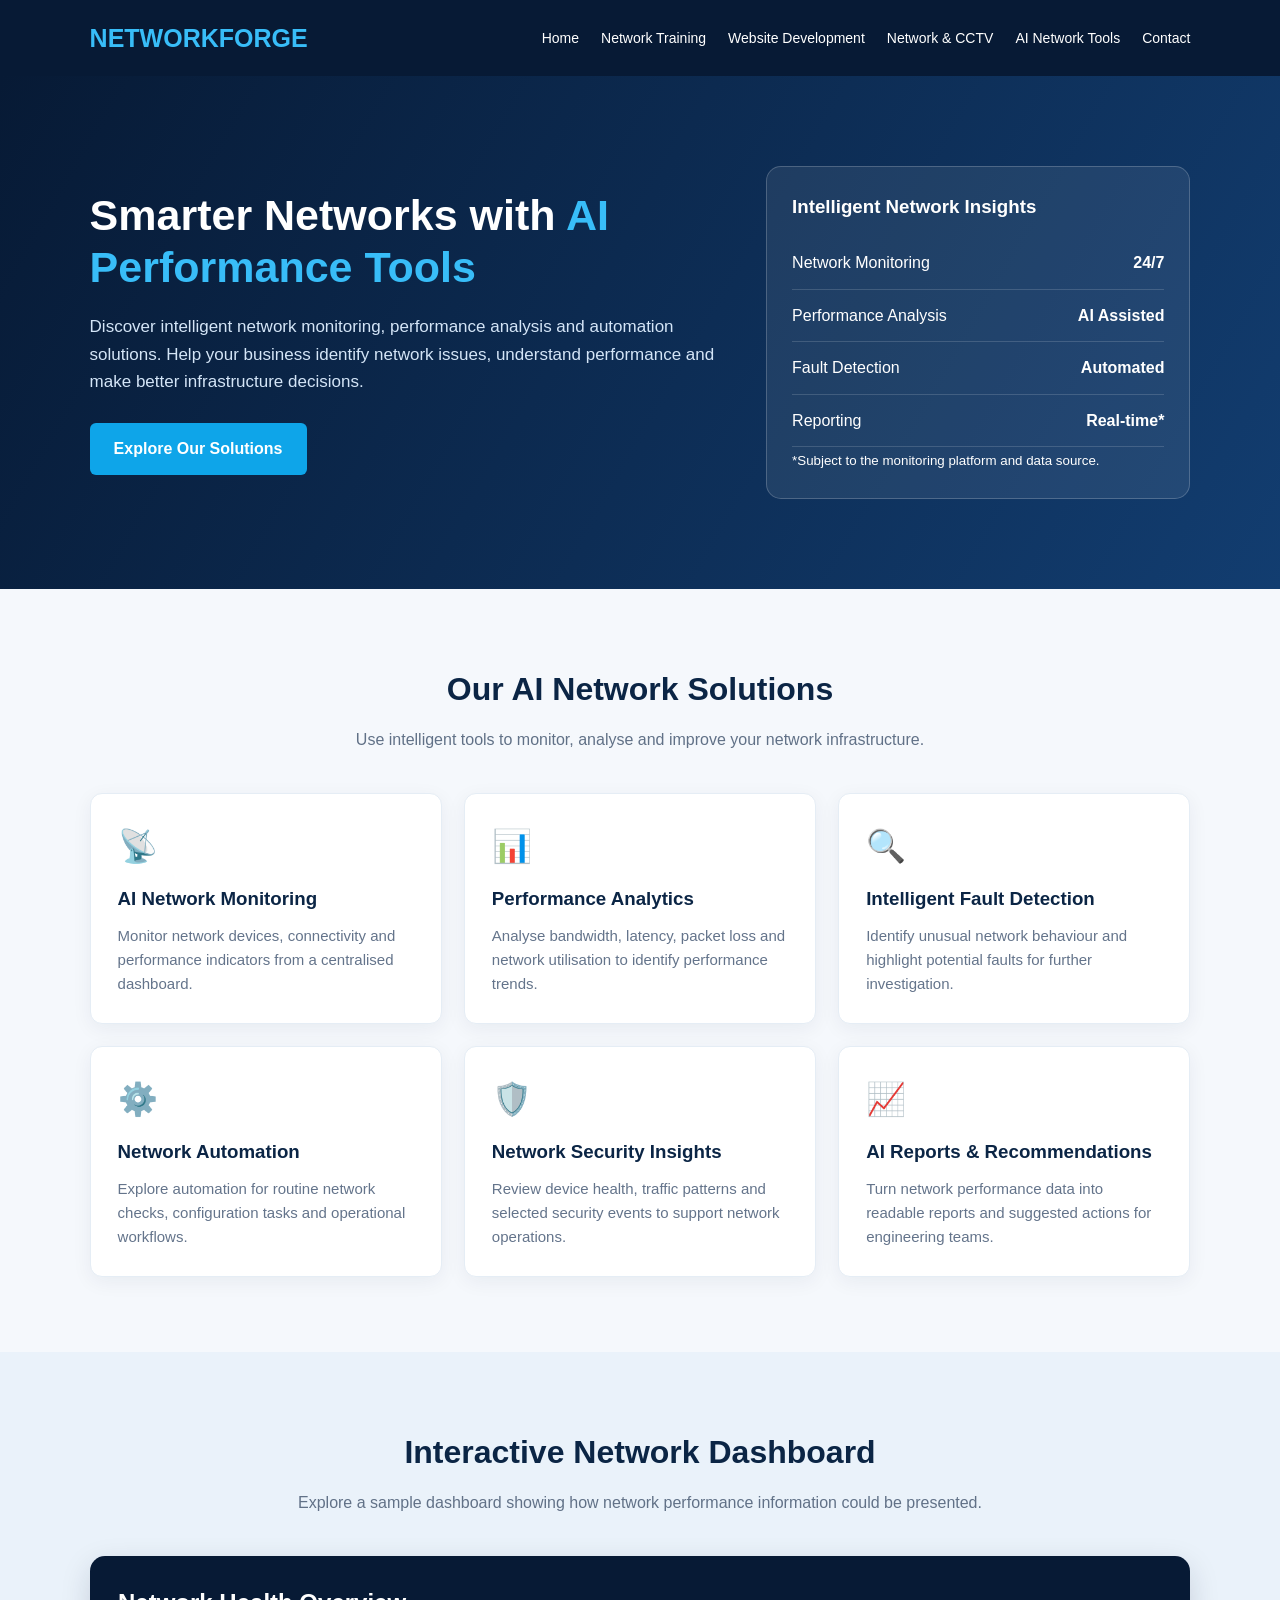
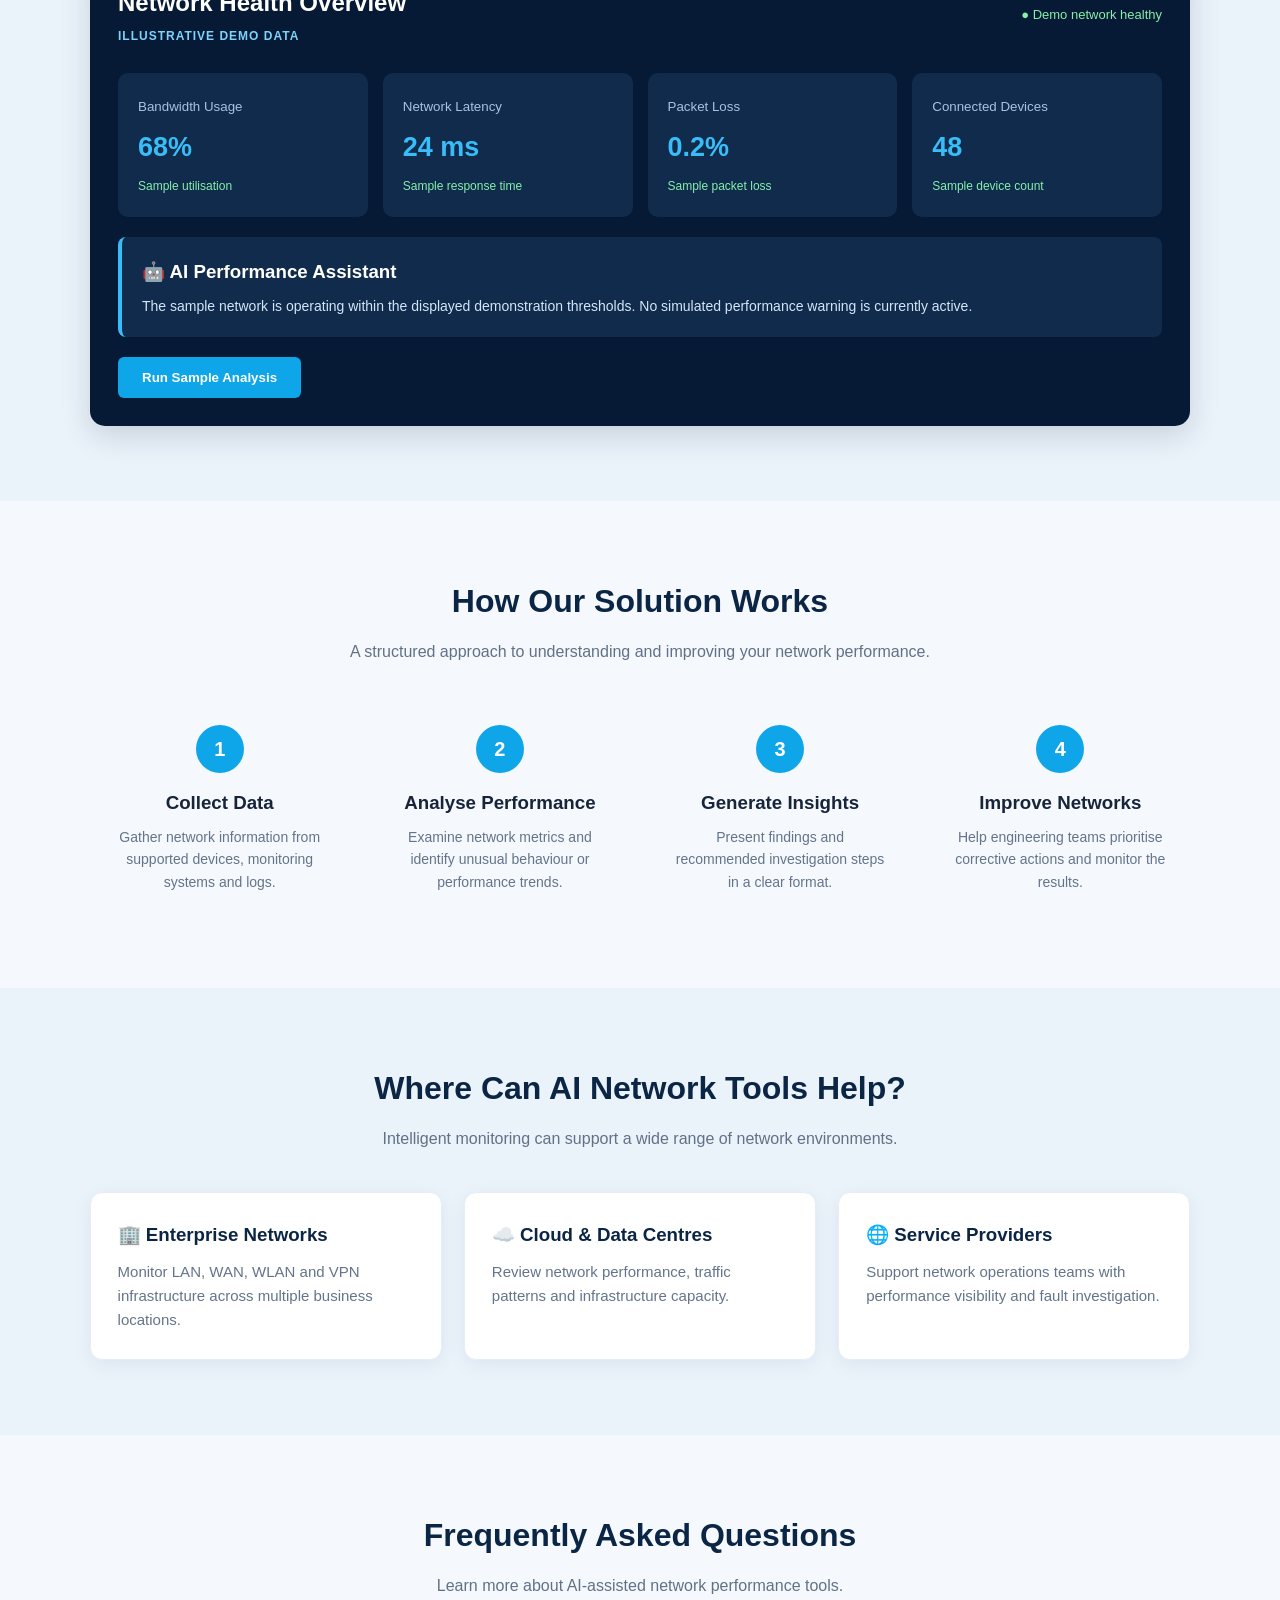
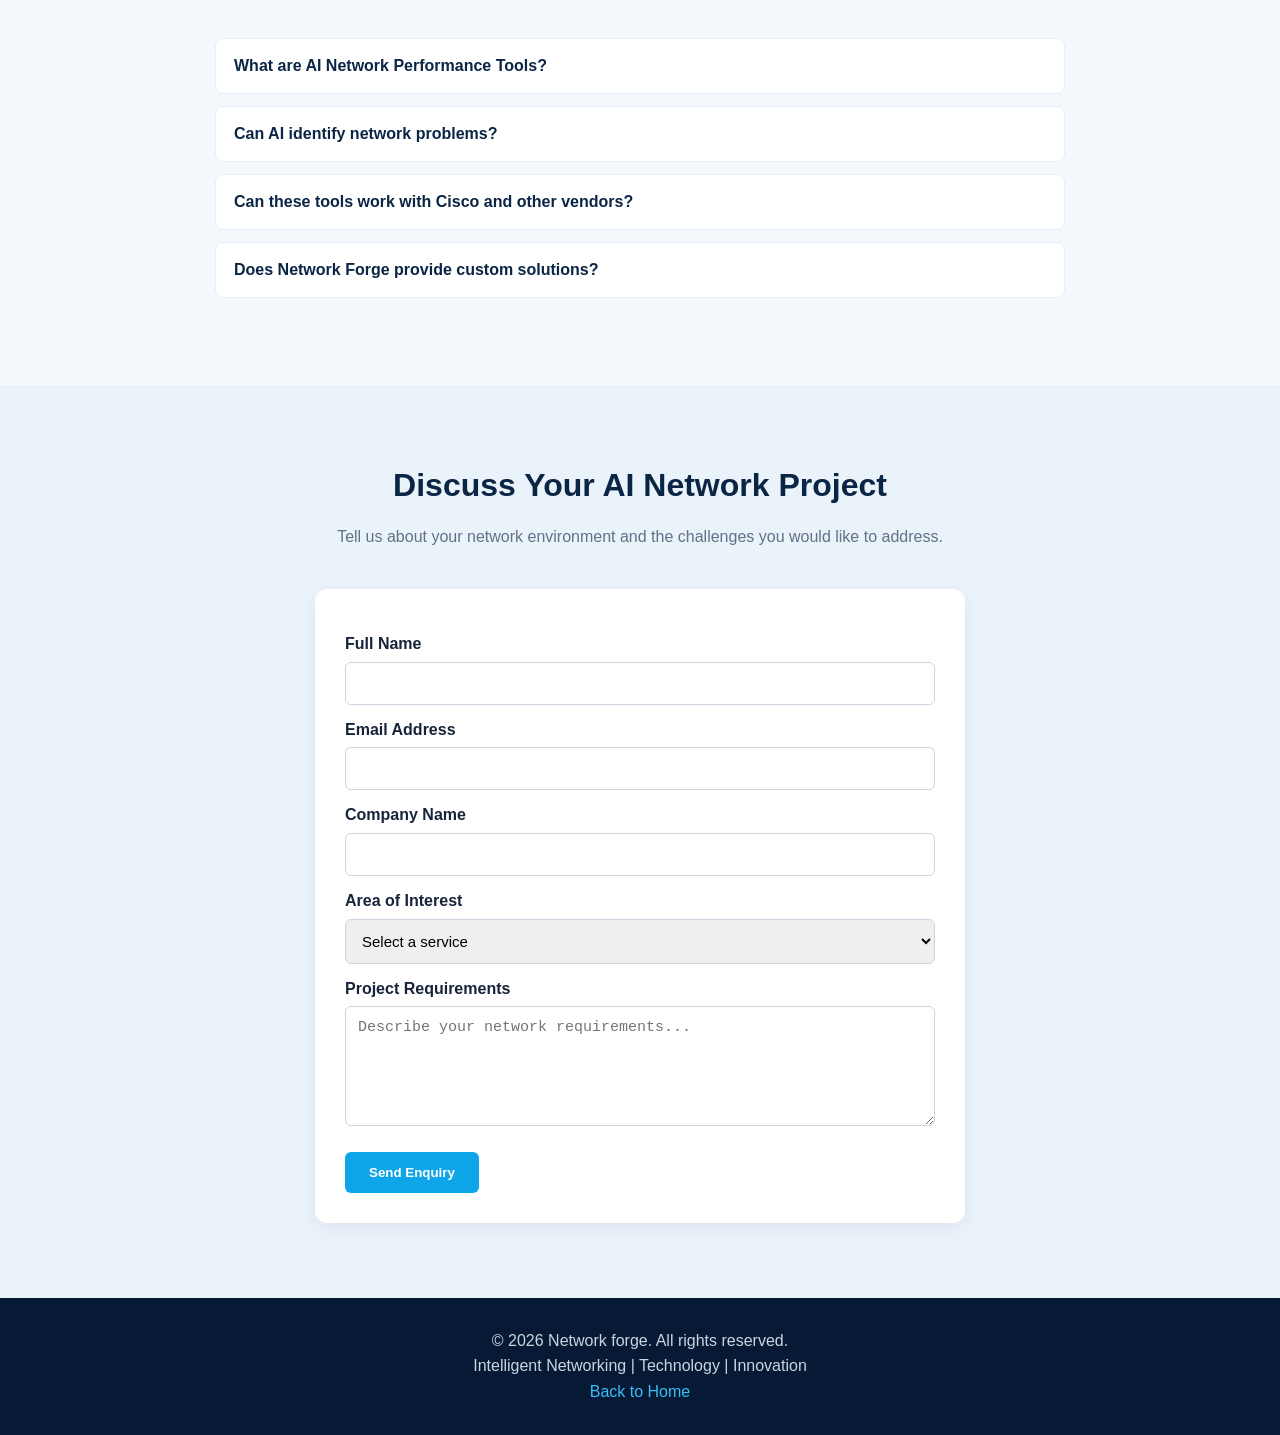
==== ai-network-performance.html @ 99f641a2 "Create ai-network-performance.html Create a web site for AI network performence tool" ====
<!DOCTYPE html>
<html lang="en">
<head>
    <meta charset="UTF-8">
    <meta name="viewport" content="width=device-width, initial-scale=1.0">
    <title>AI Network Performance Tools | Network Forge</title>

    <style>
        * {
            margin: 0;
            padding: 0;
            box-sizing: border-box;
        }

        html {
            scroll-behavior: smooth;
        }

        body {
            font-family: Arial, sans-serif;
            background: #f5f8fc;
            color: #17243a;
            line-height: 1.6;
        }

        header {
            background: #071a35;
            color: white;
            padding: 18px 7%;
            display: flex;
            align-items: center;
            justify-content: space-between;
            position: sticky;
            top: 0;
            z-index: 100;
        }

        .logo {
            font-size: 25px;
            font-weight: bold;
            color: #38bdf8;
        }

        nav {
            display: flex;
            gap: 22px;
            align-items: center;
        }

        nav a {
            color: white;
            text-decoration: none;
            font-size: 14px;
        }

        nav a:hover {
            color: #38bdf8;
        }

        .menu-toggle {
            display: none;
            background: none;
            border: none;
            color: white;
            font-size: 27px;
            cursor: pointer;
        }

        .hero {
            background: linear-gradient(120deg, #071a35, #123d70);
            color: white;
            padding: 90px 7%;
            display: grid;
            grid-template-columns: 1.2fr 0.8fr;
            align-items: center;
            gap: 40px;
        }

        .hero h1 {
            font-size: 43px;
            line-height: 1.2;
            margin-bottom: 20px;
        }

        .hero h1 span {
            color: #38bdf8;
        }

        .hero p {
            font-size: 17px;
            color: #d4e5f7;
            margin-bottom: 28px;
            max-width: 650px;
        }

        .btn {
            display: inline-block;
            padding: 13px 24px;
            background: #0ea5e9;
            color: white;
            border-radius: 6px;
            text-decoration: none;
            font-weight: bold;
            border: none;
            cursor: pointer;
        }

        .btn:hover {
            background: #0284c7;
        }

        .hero-panel {
            background: rgba(255,255,255,0.08);
            border: 1px solid rgba(255,255,255,0.2);
            border-radius: 15px;
            padding: 25px;
        }

        .hero-panel h3 {
            margin-bottom: 15px;
        }

        .hero-stat {
            display: flex;
            justify-content: space-between;
            padding: 13px 0;
            border-bottom: 1px solid rgba(255,255,255,0.15);
        }

        .hero-stat:last-child {
            border-bottom: none;
        }

        section {
            padding: 75px 7%;
        }

        .section-heading {
            text-align: center;
            max-width: 750px;
            margin: 0 auto 40px;
        }

        .section-heading h2 {
            font-size: 32px;
            color: #0b2545;
            margin-bottom: 12px;
        }

        .section-heading p {
            color: #617187;
        }

        .cards {
            display: grid;
            grid-template-columns: repeat(3, 1fr);
            gap: 22px;
        }

        .card {
            background: white;
            padding: 27px;
            border-radius: 12px;
            box-shadow: 0 5px 20px rgba(15,40,70,0.06);
            border: 1px solid #e5edf5;
        }

        .card-icon {
            font-size: 32px;
            margin-bottom: 12px;
        }

        .card h3 {
            color: #0b2545;
            margin-bottom: 10px;
        }

        .card p {
            color: #64748b;
            font-size: 15px;
        }

        .dashboard-section {
            background: #eaf2fa;
        }

        .dashboard {
            background: #071a35;
            color: white;
            max-width: 1100px;
            margin: auto;
            padding: 28px;
            border-radius: 15px;
            box-shadow: 0 10px 30px rgba(7,26,53,0.15);
        }

        .dashboard-header {
            display: flex;
            justify-content: space-between;
            align-items: center;
            gap: 15px;
            margin-bottom: 25px;
            flex-wrap: wrap;
        }

        .demo-label {
            color: #7dd3fc;
            font-size: 12px;
            font-weight: bold;
            letter-spacing: 1px;
        }

        .status {
            color: #86efac;
            font-size: 13px;
        }

        .metrics {
            display: grid;
            grid-template-columns: repeat(4, 1fr);
            gap: 15px;
        }

        .metric {
            background: #102b4c;
            padding: 20px;
            border-radius: 10px;
        }

        .metric small {
            color: #a9c2df;
        }

        .metric h2 {
            font-size: 27px;
            margin: 8px 0;
            color: #38bdf8;
        }

        .metric p {
            font-size: 12px;
            color: #86efac;
        }

        .analysis-box {
            margin-top: 20px;
            background: #102b4c;
            border-left: 4px solid #38bdf8;
            padding: 20px;
            border-radius: 8px;
        }

        .analysis-box h3 {
            margin-bottom: 8px;
        }

        .analysis-box p {
            color: #d4e5f7;
            font-size: 14px;
        }

        .dashboard-button {
            margin-top: 20px;
        }

        .process {
            display: grid;
            grid-template-columns: repeat(4, 1fr);
            gap: 20px;
        }

        .process-step {
            text-align: center;
            padding: 20px;
        }

        .step-number {
            width: 48px;
            height: 48px;
            margin: 0 auto 15px;
            display: grid;
            place-items: center;
            border-radius: 50%;
            background: #0ea5e9;
            color: white;
            font-size: 20px;
            font-weight: bold;
        }

        .process-step h3 {
            margin-bottom: 8px;
        }

        .process-step p {
            color: #64748b;
            font-size: 14px;
        }

        .faq-container {
            max-width: 850px;
            margin: auto;
        }

        .faq-item {
            background: white;
            border: 1px solid #e5edf5;
            border-radius: 8px;
            margin-bottom: 12px;
            overflow: hidden;
        }

        .faq-question {
            width: 100%;
            padding: 18px;
            background: white;
            border: none;
            text-align: left;
            font-size: 16px;
            font-weight: bold;
            cursor: pointer;
            color: #0b2545;
        }

        .faq-answer {
            display: none;
            padding: 0 18px 18px;
            color: #64748b;
        }

        .faq-item.active .faq-answer {
            display: block;
        }

        .faq-item.active .faq-question {
            color: #0284c7;
        }

        .contact-section {
            background: #eaf2fa;
        }

        .contact-form {
            max-width: 650px;
            margin: auto;
            background: white;
            padding: 30px;
            border-radius: 12px;
            box-shadow: 0 5px 20px rgba(15,40,70,0.06);
        }

        .contact-form label {
            display: block;
            margin: 12px 0 5px;
            font-weight: bold;
        }

        .contact-form input,
        .contact-form select,
        .contact-form textarea {
            width: 100%;
            padding: 12px;
            border: 1px solid #cbd5e1;
            border-radius: 6px;
            font-size: 15px;
        }

        .contact-form textarea {
            min-height: 120px;
            resize: vertical;
        }

        .contact-form button {
            margin-top: 18px;
        }

        footer {
            background: #071a35;
            color: #cbd5e1;
            padding: 30px 7%;
            text-align: center;
        }

        footer a {
            color: #38bdf8;
            text-decoration: none;
        }

        @media (max-width: 900px) {
            .hero {
                grid-template-columns: 1fr;
            }

            .cards {
                grid-template-columns: repeat(2, 1fr);
            }

            .metrics {
                grid-template-columns: repeat(2, 1fr);
            }

            .process {
                grid-template-columns: repeat(2, 1fr);
            }
        }

        @media (max-width: 650px) {
            header {
                flex-wrap: wrap;
            }

            .menu-toggle {
                display: block;
            }

            nav {
                display: none;
                flex-direction: column;
                align-items: flex-start;
                width: 100%;
                padding-top: 15px;
            }

            nav.active {
                display: flex;
            }

            .hero h1 {
                font-size: 34px;
            }

            .cards,
            .metrics,
            .process {
                grid-template-columns: 1fr;
            }

            section {
                padding: 55px 6%;
            }

            .dashboard {
                padding: 18px;
            }
        }
    </style>
</head>

<body>

<header>
    <div class="logo">NETWORKFORGE</div>

    <button class="menu-toggle" id="menuToggle"
            aria-label="Toggle navigation" aria-expanded="false">
        ☰
    </button>

    <nav id="navigation">
        <a href="index.html">Home</a>
        <a href="network-training.html">Network Training</a>
        <a href="website-development.html">Website Development</a>
        <a href="network-cctv-solutions.html">Network & CCTV</a>
        <a href="#services">AI Network Tools</a>
        <a href="contact.html">Contact</a>
    </nav>
</header>

<!-- HERO -->
<section class="hero">
    <div>
        <h1>Smarter Networks with <span>AI Performance Tools</span></h1>

        <p>
            Discover intelligent network monitoring, performance analysis
            and automation solutions. Help your business identify network
            issues, understand performance and make better infrastructure
            decisions.
        </p>

        <a href="#services" class="btn">Explore Our Solutions</a>
    </div>

    <div class="hero-panel">
        <h3>Intelligent Network Insights</h3>

        <div class="hero-stat">
            <span>Network Monitoring</span>
            <strong>24/7</strong>
        </div>

        <div class="hero-stat">
            <span>Performance Analysis</span>
            <strong>AI Assisted</strong>
        </div>

        <div class="hero-stat">
            <span>Fault Detection</span>
            <strong>Automated</strong>
        </div>

        <div class="hero-stat">
            <span>Reporting</span>
            <strong>Real-time*</strong>
        </div>

        <small>*Subject to the monitoring platform and data source.</small>
    </div>
</section>

<!-- SERVICES -->
<section id="services">
    <div class="section-heading">
        <h2>Our AI Network Solutions</h2>
        <p>
            Use intelligent tools to monitor, analyse and improve
            your network infrastructure.
        </p>
    </div>

    <div class="cards">

        <div class="card">
            <div class="card-icon">📡</div>
            <h3>AI Network Monitoring</h3>
            <p>
                Monitor network devices, connectivity and performance
                indicators from a centralised dashboard.
            </p>
        </div>

        <div class="card">
            <div class="card-icon">📊</div>
            <h3>Performance Analytics</h3>
            <p>
                Analyse bandwidth, latency, packet loss and network
                utilisation to identify performance trends.
            </p>
        </div>

        <div class="card">
            <div class="card-icon">🔍</div>
            <h3>Intelligent Fault Detection</h3>
            <p>
                Identify unusual network behaviour and highlight
                potential faults for further investigation.
            </p>
        </div>

        <div class="card">
            <div class="card-icon">⚙️</div>
            <h3>Network Automation</h3>
            <p>
                Explore automation for routine network checks,
                configuration tasks and operational workflows.
            </p>
        </div>

        <div class="card">
            <div class="card-icon">🛡️</div>
            <h3>Network Security Insights</h3>
            <p>
                Review device health, traffic patterns and selected
                security events to support network operations.
            </p>
        </div>

        <div class="card">
            <div class="card-icon">📈</div>
            <h3>AI Reports & Recommendations</h3>
            <p>
                Turn network performance data into readable reports
                and suggested actions for engineering teams.
            </p>
        </div>

    </div>
</section>

<!-- INTERACTIVE DASHBOARD -->
<section class="dashboard-section">
    <div class="section-heading">
        <h2>Interactive Network Dashboard</h2>
        <p>
            Explore a sample dashboard showing how network performance
            information could be presented.
        </p>
    </div>

    <div class="dashboard">

        <div class="dashboard-header">
            <div>
                <h2>Network Health Overview</h2>
                <span class="demo-label">ILLUSTRATIVE DEMO DATA</span>
            </div>

            <span class="status" id="networkStatus">
                ● Demo network healthy
            </span>
        </div>

        <div class="metrics">

            <div class="metric">
                <small>Bandwidth Usage</small>
                <h2 id="bandwidth">68%</h2>
                <p>Sample utilisation</p>
            </div>

            <div class="metric">
                <small>Network Latency</small>
                <h2 id="latency">24 ms</h2>
                <p>Sample response time</p>
            </div>

            <div class="metric">
                <small>Packet Loss</small>
                <h2 id="packetLoss">0.2%</h2>
                <p>Sample packet loss</p>
            </div>

            <div class="metric">
                <small>Connected Devices</small>
                <h2 id="devices">48</h2>
                <p>Sample device count</p>
            </div>

        </div>

        <div class="analysis-box">
            <h3>🤖 AI Performance Assistant</h3>
            <p id="aiAnalysis" aria-live="polite">
                The sample network is operating within the displayed
                demonstration thresholds. No simulated performance
                warning is currently active.
            </p>
        </div>

        <button class="btn dashboard-button" id="analyseButton">
            Run Sample Analysis
        </button>

    </div>
</section>

<!-- HOW IT WORKS -->
<section>
    <div class="section-heading">
        <h2>How Our Solution Works</h2>
        <p>
            A structured approach to understanding and improving
            your network performance.
        </p>
    </div>

    <div class="process">

        <div class="process-step">
            <div class="step-number">1</div>
            <h3>Collect Data</h3>
            <p>
                Gather network information from supported devices,
                monitoring systems and logs.
            </p>
        </div>

        <div class="process-step">
            <div class="step-number">2</div>
            <h3>Analyse Performance</h3>
            <p>
                Examine network metrics and identify unusual
                behaviour or performance trends.
            </p>
        </div>

        <div class="process-step">
            <div class="step-number">3</div>
            <h3>Generate Insights</h3>
            <p>
                Present findings and recommended investigation
                steps in a clear format.
            </p>
        </div>

        <div class="process-step">
            <div class="step-number">4</div>
            <h3>Improve Networks</h3>
            <p>
                Help engineering teams prioritise corrective
                actions and monitor the results.
            </p>
        </div>

    </div>
</section>

<!-- USE CASES -->
<section style="background:#eaf2fa;">
    <div class="section-heading">
        <h2>Where Can AI Network Tools Help?</h2>
        <p>
            Intelligent monitoring can support a wide range of
            network environments.
        </p>
    </div>

    <div class="cards">

        <div class="card">
            <h3>🏢 Enterprise Networks</h3>
            <p>
                Monitor LAN, WAN, WLAN and VPN infrastructure
                across multiple business locations.
            </p>
        </div>

        <div class="card">
            <h3>☁️ Cloud & Data Centres</h3>
            <p>
                Review network performance, traffic patterns
                and infrastructure capacity.
            </p>
        </div>

        <div class="card">
            <h3>🌐 Service Providers</h3>
            <p>
                Support network operations teams with performance
                visibility and fault investigation.
            </p>
        </div>

    </div>
</section>

<!-- FAQ -->
<section>
    <div class="section-heading">
        <h2>Frequently Asked Questions</h2>
        <p>Learn more about AI-assisted network performance tools.</p>
    </div>

    <div class="faq-container">

        <div class="faq-item">
            <button class="faq-question">
                What are AI Network Performance Tools?
            </button>
            <div class="faq-answer">
                They use data analysis and, where configured,
                machine learning to help monitor network performance,
                identify unusual patterns and support troubleshooting.
            </div>
        </div>

        <div class="faq-item">
            <button class="faq-question">
                Can AI identify network problems?
            </button>
            <div class="faq-answer">
                AI-assisted systems can highlight anomalies and
                potential faults. Engineers should validate findings
                before making network changes.
            </div>
        </div>

        <div class="faq-item">
            <button class="faq-question">
                Can these tools work with Cisco and other vendors?
            </button>
            <div class="faq-answer">
                Integration depends on the devices, APIs, telemetry
                protocols and monitoring platforms available.
                Supported integrations should be assessed for each project.
            </div>
        </div>

        <div class="faq-item">
            <button class="faq-question">
                Does Network Forge provide custom solutions?
            </button>
            <div class="faq-answer">
                Contact us to discuss your requirements and explore
                suitable monitoring, analytics and automation options.
            </div>
        </div>

    </div>
</section>

<!-- CONTACT -->
<section class="contact-section" id="enquiry">
    <div class="section-heading">
        <h2>Discuss Your AI Network Project</h2>
        <p>
            Tell us about your network environment and the challenges
            you would like to address.
        </p>
    </div>

    <form class="contact-form" id="enquiryForm">

        <label for="name">Full Name</label>
        <input type="text" id="name" required>

        <label for="email">Email Address</label>
        <input type="email" id="email" required>

        <label for="company">Company Name</label>
        <input type="text" id="company">

        <label for="service">Area of Interest</label>
        <select id="service" required>
            <option value="">Select a service</option>
            <option>AI Network Monitoring</option>
            <option>Network Performance Analytics</option>
            <option>Intelligent Fault Detection</option>
            <option>Network Automation</option>
            <option>Custom AI Network Solution</option>
        </select>

        <label for="message">Project Requirements</label>
        <textarea id="message"
                  placeholder="Describe your network requirements..."
                  required></textarea>

        <button type="submit" class="btn">
            Send Enquiry
        </button>

    </form>
</section>

<footer>
    <p>© <span id="year"></span> Network forge. All rights reserved.</p>
    <p>Intelligent Networking | Technology | Innovation</p>
    <p><a href="index.html">Back to Home</a></p>
</footer>

<script>
    // Mobile navigation
    const menuToggle = document.getElementById("menuToggle");
    const navigation = document.getElementById("navigation");

    menuToggle.addEventListener("click", function () {
        const isOpen = navigation.classList.toggle("active");
        menuToggle.setAttribute("aria-expanded", isOpen);
    });

    // Close mobile menu after clicking a link
    document.querySelectorAll("#navigation a").forEach(link => {
        link.addEventListener("click", function () {
            navigation.classList.remove("active");
            menuToggle.setAttribute("aria-expanded", "false");
        });
    });

    // Footer year
    document.getElementById("year").textContent =
        new Date().getFullYear();

    // FAQ accordion
    document.querySelectorAll(".faq-question").forEach(button => {
        button.addEventListener("click", function () {
            const item = this.parentElement;
            item.classList.toggle("active");
        });
    });

    // Illustrative network performance demo
    document.getElementById("analyseButton")
        .addEventListener("click", function () {

        const bandwidth = Math.floor(Math.random() * 61) + 30;
        const latency = Math.floor(Math.random() * 81) + 10;
        const packetLoss = (Math.random() * 1.5).toFixed(2);
        const devices = Math.floor(Math.random() * 31) + 35;

        document.getElementById("bandwidth").textContent =
            bandwidth + "%";

        document.getElementById("latency").textContent =
            latency + " ms";

        document.getElementById("packetLoss").textContent =
            packetLoss + "%";

        document.getElementById("devices").textContent =
            devices;

        const analysis = document.getElementById("aiAnalysis");
        const status = document.getElementById("networkStatus");

        let messages = [];

        if (bandwidth > 80) {
            messages.push(
                "High bandwidth utilisation detected. Review traffic usage."
            );
        }

        if (latency > 60) {
            messages.push(
                "Elevated latency detected. Investigate network delay."
            );
        }

        if (Number(packetLoss) > 1) {
            messages.push(
                "Packet loss is elevated. Check links and interface errors."
            );
        }

        if (messages.length === 0) {
            analysis.textContent =
                "The simulated network readings are within the " +
                "demo thresholds. Continue monitoring performance.";
            status.textContent = "● Demo network healthy";
            status.style.color = "#86efac";
        } else {
            analysis.textContent = messages.join(" ");
            status.textContent = "● Demo warning detected";
            status.style.color = "#fbbf24";
        }

    });

    // Enquiry form
    document.getElementById("enquiryForm")
        .addEventListener("submit", function (event) {

        event.preventDefault();

        const name = document.getElementById("name").value;
        const email = document.getElementById("email").value;
        const company = document.getElementById("company").value;
        const service = document.getElementById("service").value;
        const message = document.getElementById("message").value;

        const subject = encodeURIComponent(
            "AI Network Performance Enquiry"
        );

        const body = encodeURIComponent(
            "Name: " + name +
            "\nEmail: " + email +
            "\nCompany: " + company +
            "\nService: " + service +
            "\nRequirements: " + message
        );

        // Replace with your real business email address
        window.location.href =
            "mailto:contactus@network-forge.com?subject=" +
            subject + "&body=" + body;
    });
</script>

</body>
</html>
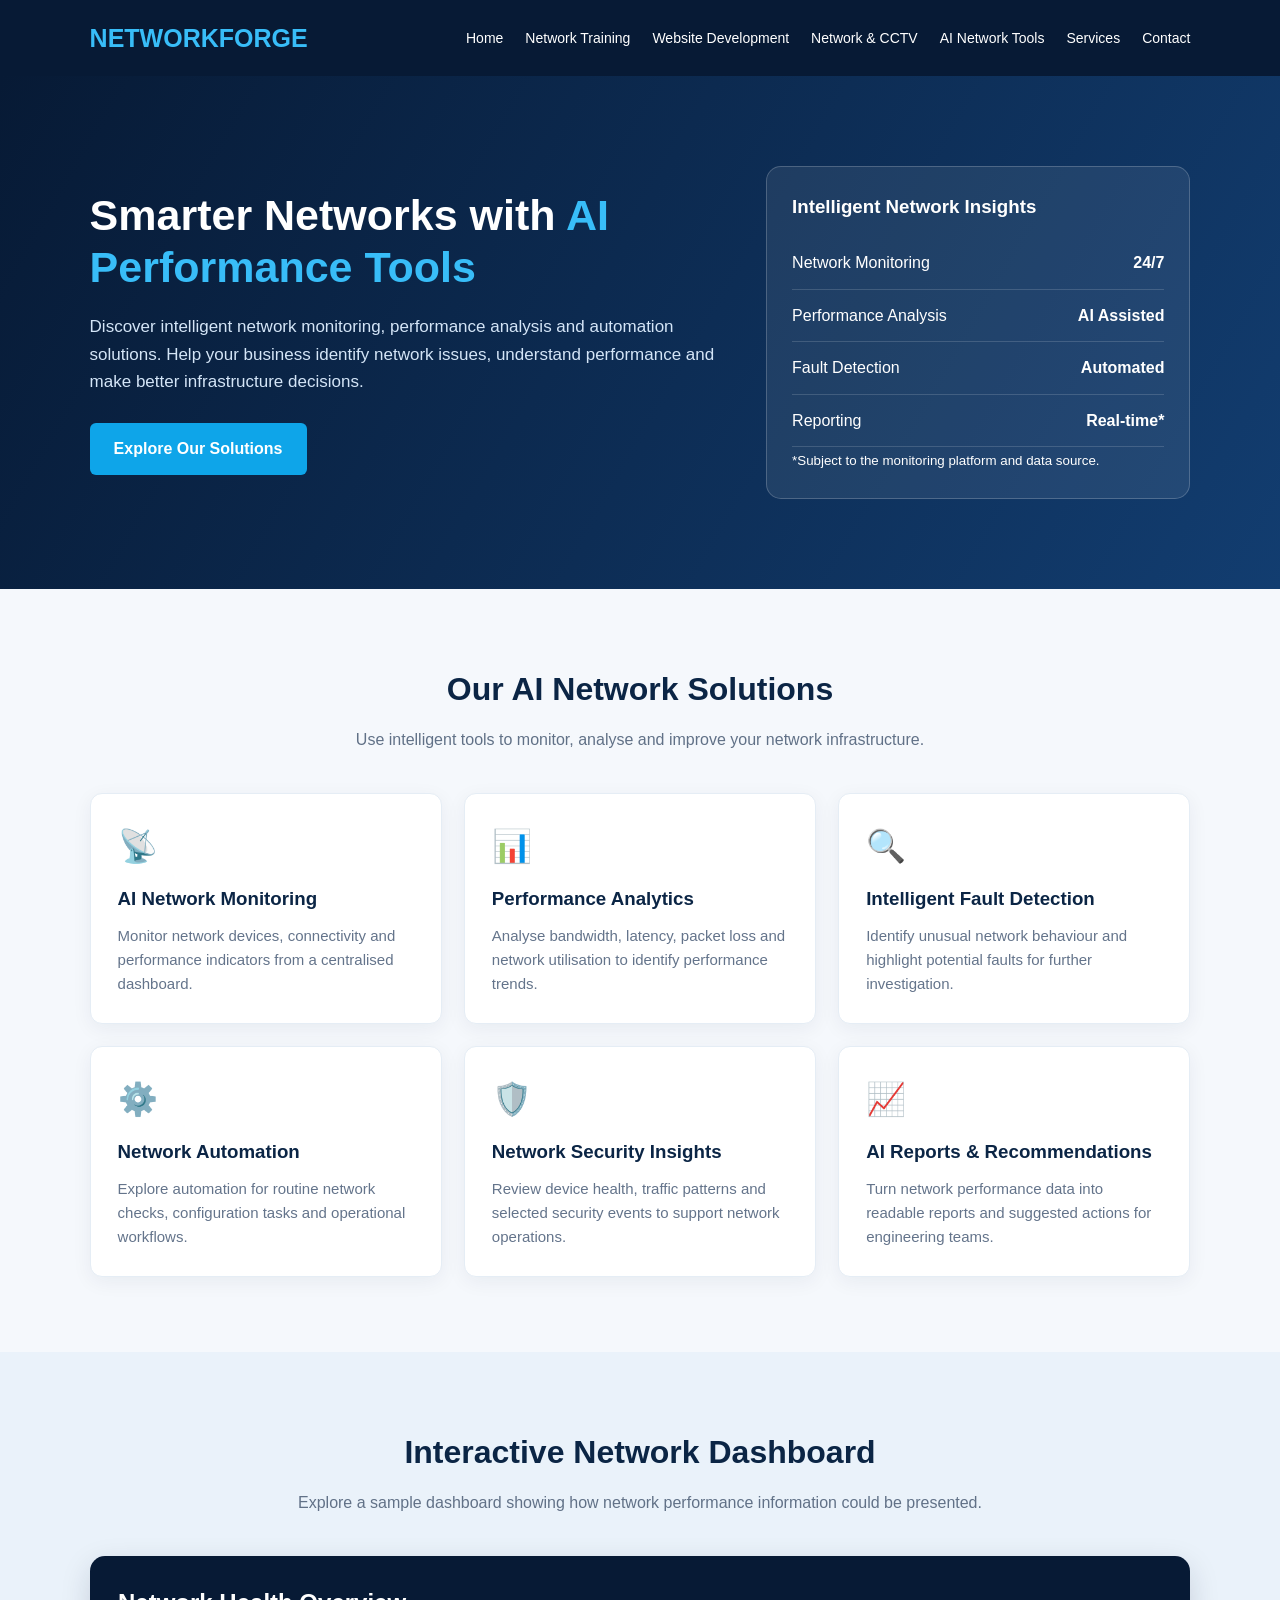
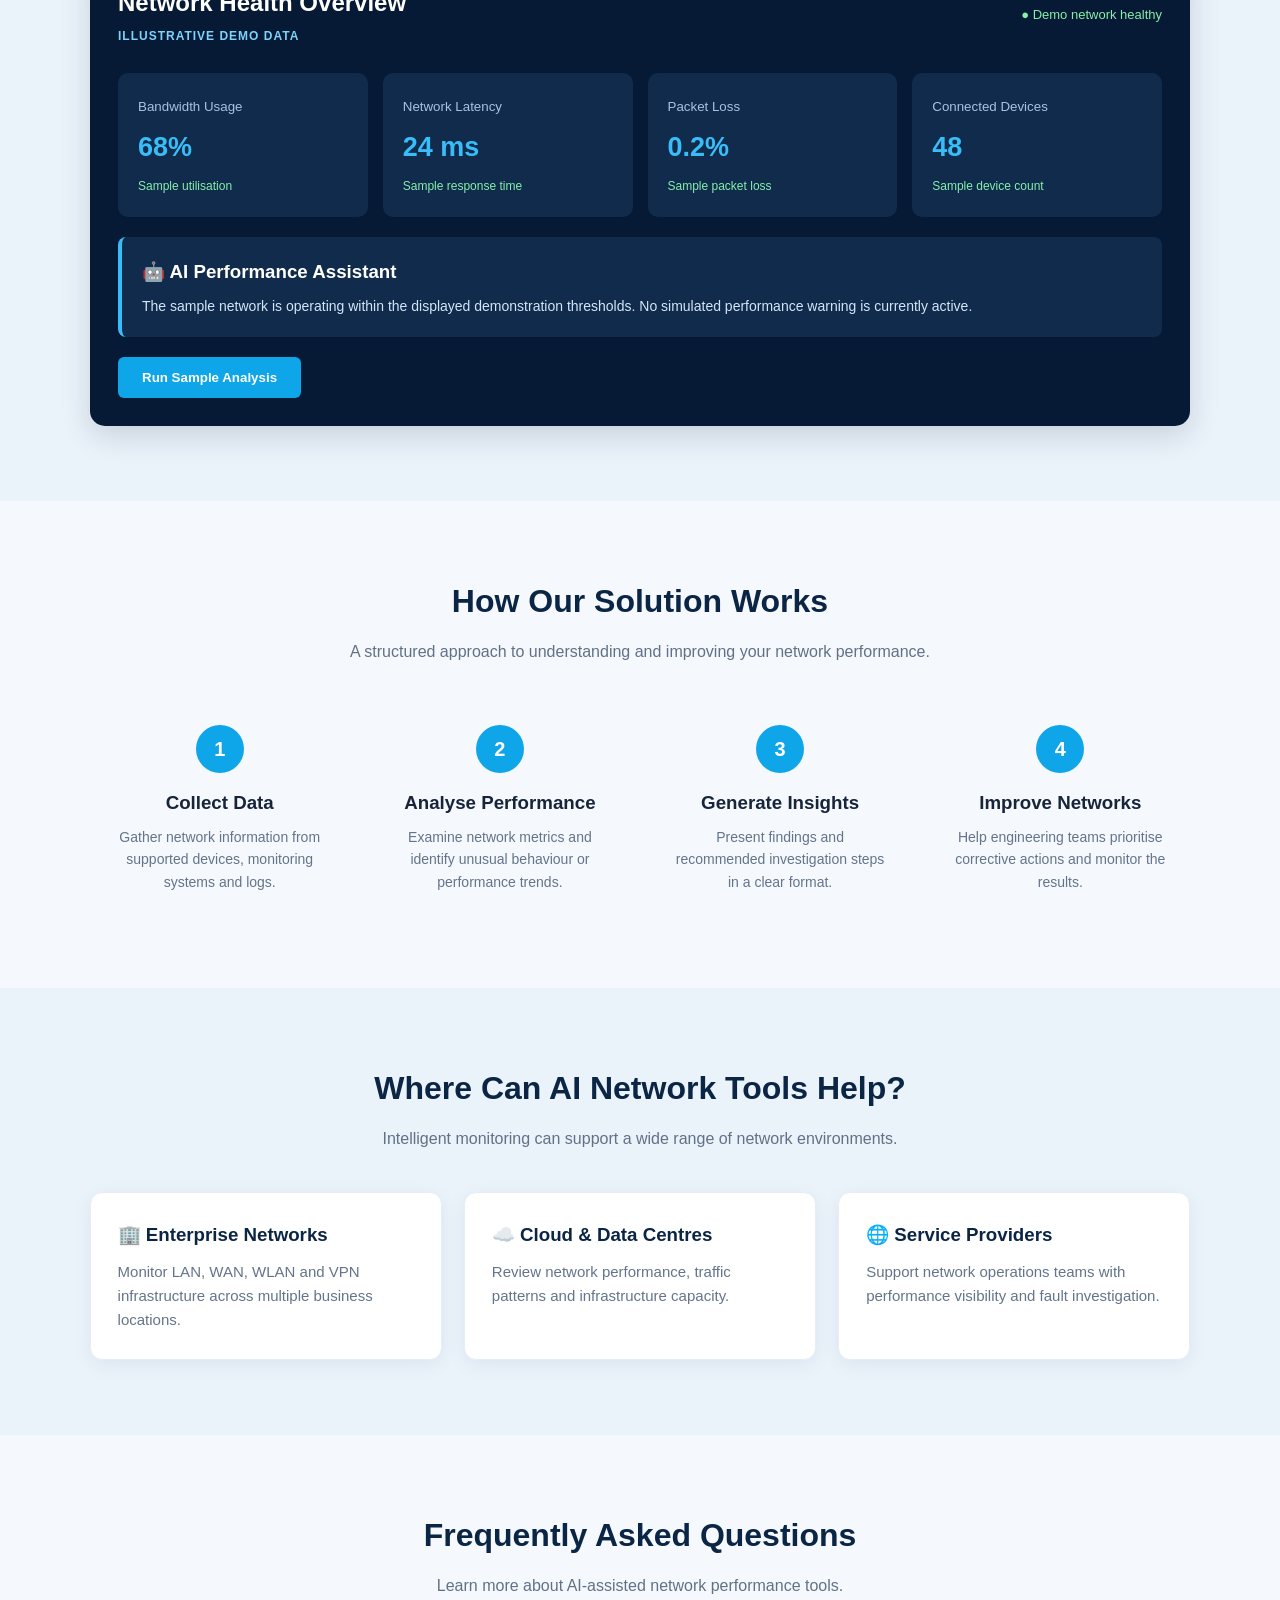
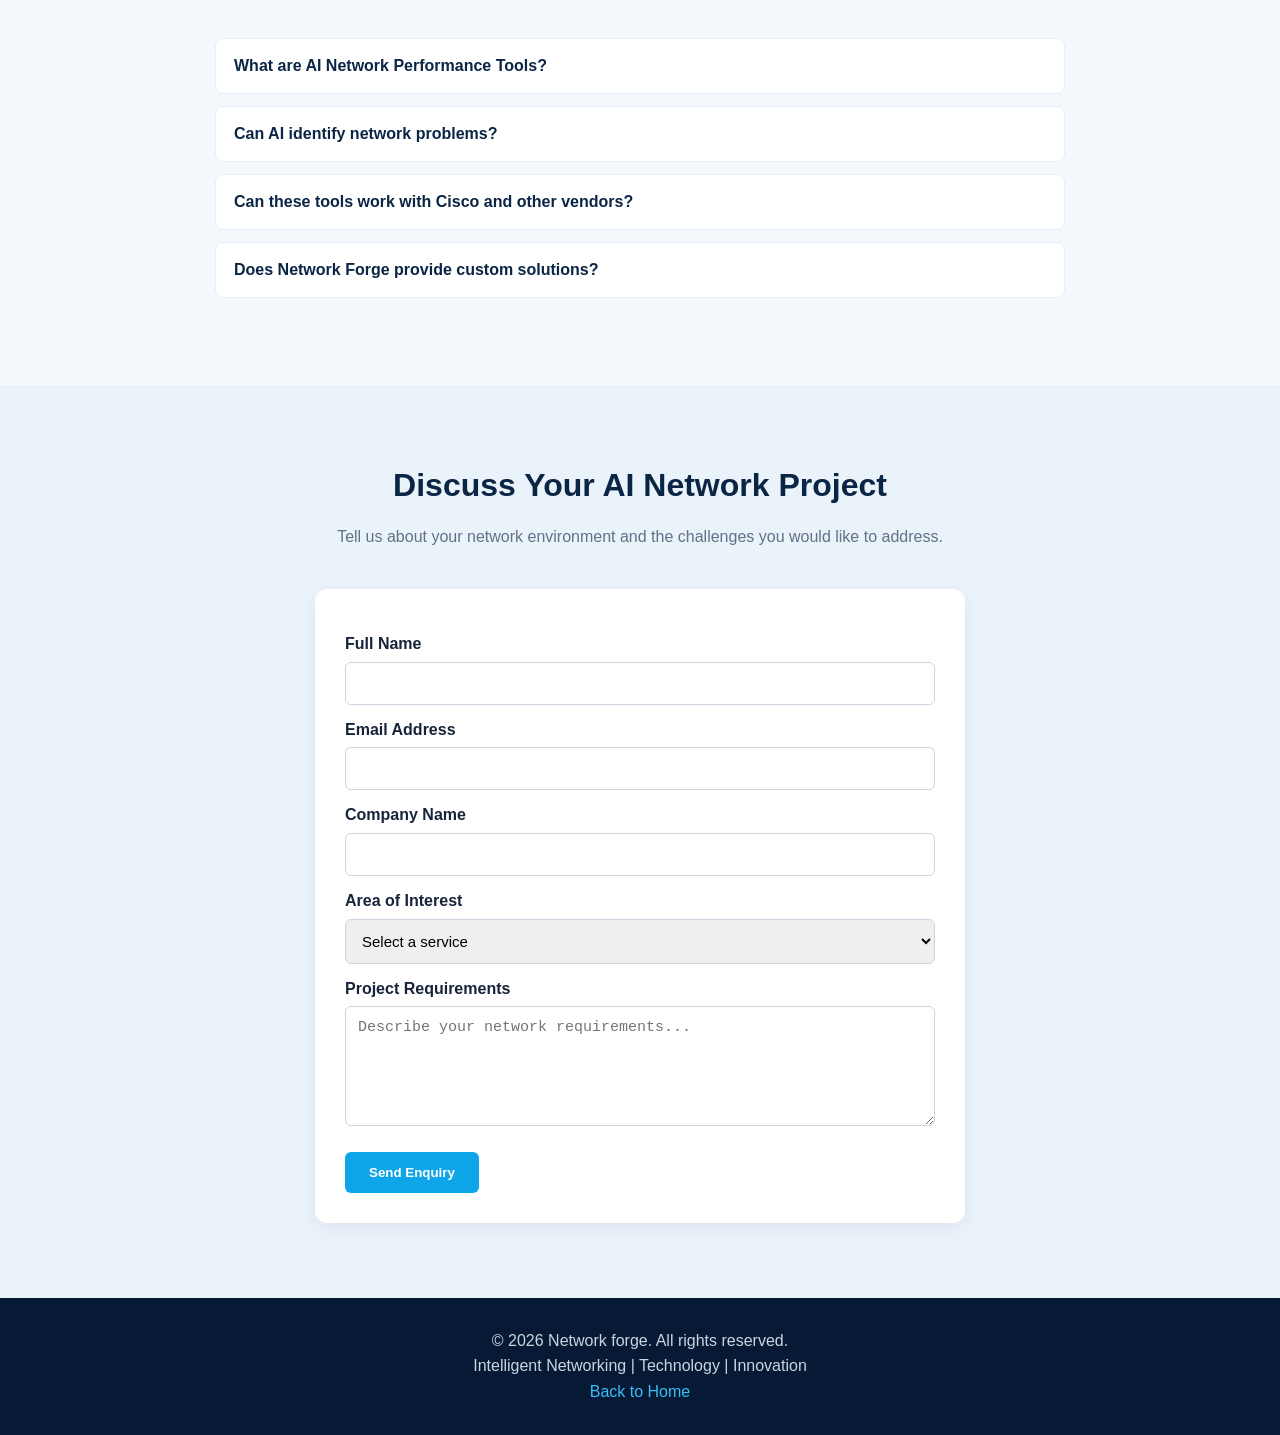
==== commit fe3fd992: "Update ai-network-performance.html" ====
--- a/ai-network-performance.html
+++ b/ai-network-performance.html
@@ -462,6 +462,7 @@
         <a href="website-development.html">Website Development</a>
         <a href="network-cctv-solutions.html">Network & CCTV</a>
         <a href="#services">AI Network Tools</a>
+        <a href="index.html#services">Services</a>
         <a href="contact.html">Contact</a>
     </nav>
 </header>
